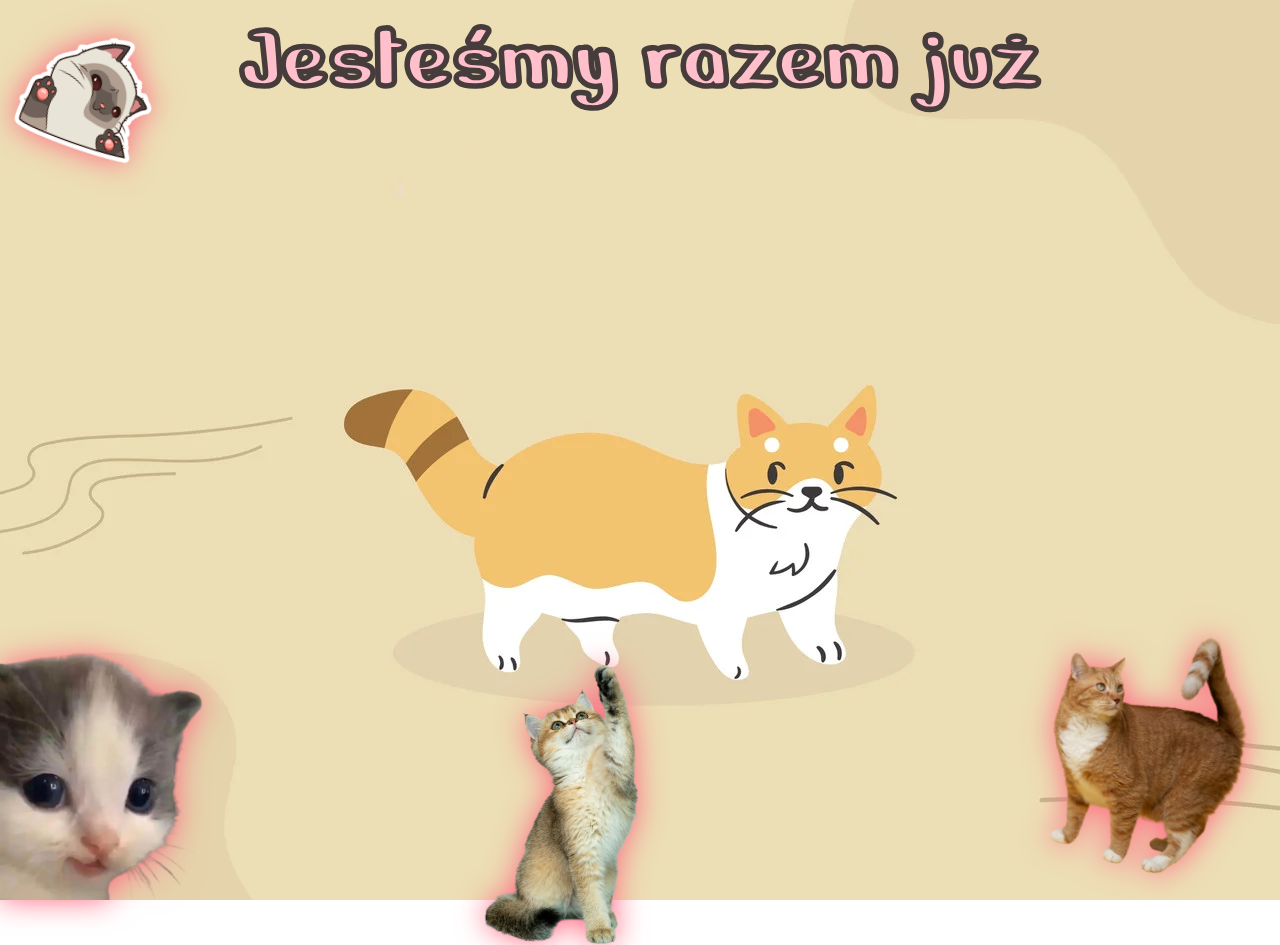
==== src/index.html @ 1c164c3d "add redirect" ====
<!DOCTYPE html>
<html lang="en">
	<head>
		<meta charset="UTF-8" />
		<meta name="viewport" content="width=device-width, initial-scale=1.0" />
		<title>Licznik</title>
		<script src="./scripts.js"></script>
		<link rel="stylesheet" href="./style.css" />
	</head>
	<body>
		<h1 id="title">Jesteśmy razem już</h1>
		<div id="counter">
			<h2 id="timer"></h2>
		</div>
		<div id="overlay">
			<img src="../img/cats/gray_cat.png" alt="Cute cat missing" id="gray_cat" class="pink_glow" />
			<img src="../img/cats/big_orange_cat.png" alt="Fat orange cat here :3" id="big_orange_cat" class="pink_glow" />
			<img src="../img/cats/gray_cat_smile.png" alt="Hehe" id="gray_cat_smile" class="pink_glow" />
			<img src="../img/cats/cat_wave.png" alt="Hewwo" id="cat_wave" class="pink_glow" />
		</div>
	</body>
</html>
---- src/style.css ----
@font-face {
	font-family: CatPaw;
	src: url(../fonts/CatPaw.otf);
}
@font-face {
	font-family: NerkoOne;
	src: url(../fonts/NerkoOne-Regular.ttf);
}
@font-face {
	font-family: Cattie;
	src: url(../fonts/Cattie-Regular.ttf);
}
#title {
	font-family: "NerkoOne";
	color: pink;
	-webkit-text-stroke: 0.2vw rgb(70, 60, 60);
}
#timer {
	font-family: "Cattie";
	/* -webkit-text-stroke: 0.1px pink; */
	color: rgb(70, 60, 60);
	font-weight: lighter;
	/* text-shadow: 3px 3px 0px white; */
}
/* Font stuff */

*,
html {
	--rotate: 15deg;
	margin: 0;
	padding: 0;
	font-family: "Arial";
}
body {
	overflow: hidden;
	background-image: url(../img/bg_tmp.png);
	background-position: 50% 0;
	background-size: cover;
	background-repeat: no-repeat;
	background-attachment: fixed;
}

#title {
	width: 100%;
	text-align: center;
	font-size: 7.5vw;
}

#counter {
	position: absolute;
	top: calc(45% - 5vh);
	left: calc(50% - 12.5vw);
	min-width: fit-content;
	width: 25vw;
	height: 10vh;
	font-size: 4vw;
	text-align: center;
	animation: spin 1s ease-in-out alternate infinite;
	/* transform: translate(-50%, -50%); */
}

@keyframes spin {
	from {
		rotate: -5deg;
	}
	to {
		rotate: 5deg;
	}
}

#overlay {
	width: 100vw;
	height: 100vh;
	top: 0;
	left: 0;
	position: absolute;
	/* background-color: #f008; */
	/* debug  */
}

#gray_cat {
	position: absolute;
	top: 3vh;
	left: 2vw;
	width: 10vw;
	rotate: 20deg;
}
#big_orange_cat {
	position: absolute;
	bottom: 3vh;
	right: 0;
	width: 20vw;
	rotate: 15deg;
}
#gray_cat_smile {
	position: absolute;
	bottom: 0;
	left: 0;
	width: 20vw;
}
#cat_wave {
	position: absolute;
	bottom: -5vh;
	left: 35vw;
	width: 20vw;
}
.pink_glow {
	filter: drop-shadow(0 0 15px hsl(350, 100%, 70%));
}
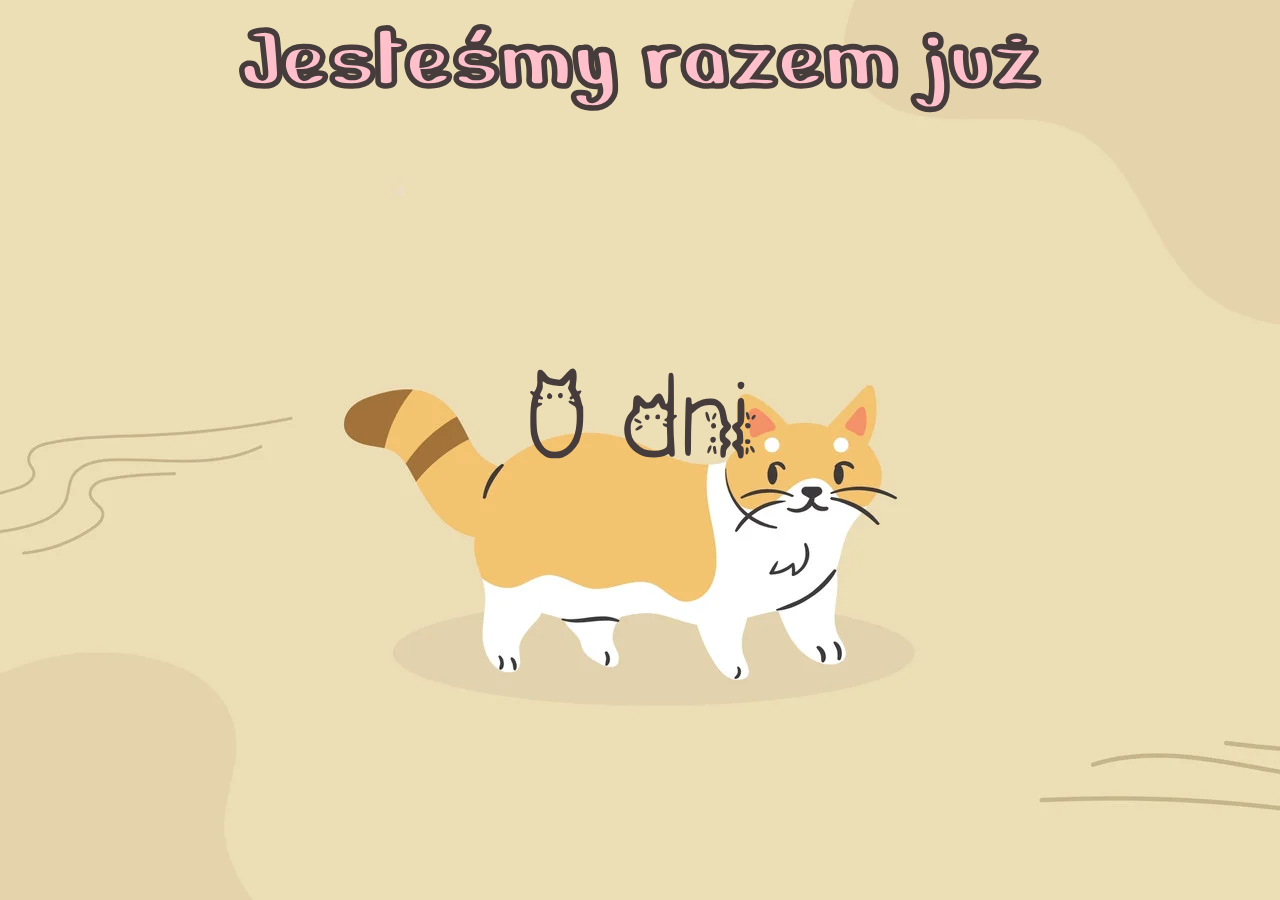
==== commit 24d43aad: "." ====
--- a/src/index.html
+++ b/src/index.html
@@ -10,13 +10,13 @@
 	<body>
 		<h1 id="title">Jesteśmy razem już</h1>
 		<div id="counter">
-			<h2 id="timer"></h2>
+			<h2 id="timer">0 dni</h2>
 		</div>
-		<div id="overlay">
+		<!-- <div id="overlay">
 			<img src="../img/cats/gray_cat.png" alt="Cute cat missing" id="gray_cat" class="pink_glow" />
 			<img src="../img/cats/big_orange_cat.png" alt="Fat orange cat here :3" id="big_orange_cat" class="pink_glow" />
 			<img src="../img/cats/gray_cat_smile.png" alt="Hehe" id="gray_cat_smile" class="pink_glow" />
 			<img src="../img/cats/cat_wave.png" alt="Hewwo" id="cat_wave" class="pink_glow" />
-		</div>
+		</div> -->
 	</body>
 </html>
--- a/src/style.css
+++ b/src/style.css
@@ -1,109 +1,109 @@
 @font-face {
-	font-family: CatPaw;
-	src: url(../fonts/CatPaw.otf);
+  font-family: CatPaw;
+  src: url(../fonts/CatPaw.otf);
 }
 @font-face {
-	font-family: NerkoOne;
-	src: url(../fonts/NerkoOne-Regular.ttf);
+  font-family: NerkoOne;
+  src: url(../fonts/NerkoOne-Regular.ttf);
 }
 @font-face {
-	font-family: Cattie;
-	src: url(../fonts/Cattie-Regular.ttf);
+  font-family: Cattie;
+  src: url(../fonts/Cattie-Regular.ttf);
 }
 #title {
-	font-family: "NerkoOne";
-	color: pink;
-	-webkit-text-stroke: 0.2vw rgb(70, 60, 60);
+  font-family: "NerkoOne";
+  color: pink;
+  -webkit-text-stroke: 0.2vw rgb(70, 60, 60);
 }
 #timer {
-	font-family: "Cattie";
-	/* -webkit-text-stroke: 0.1px pink; */
-	color: rgb(70, 60, 60);
-	font-weight: lighter;
-	/* text-shadow: 3px 3px 0px white; */
+  font-family: "Cattie";
+  /* -webkit-text-stroke: 0.1px pink; */
+  color: rgb(70, 60, 60);
+  font-weight: lighter;
+  /* text-shadow: 3px 3px 0px white; */
 }
 /* Font stuff */
 
 *,
 html {
-	--rotate: 15deg;
-	margin: 0;
-	padding: 0;
-	font-family: "Arial";
+  --rotate: 15deg;
+  margin: 0;
+  padding: 0;
+  font-family: "Arial";
 }
 body {
-	overflow: hidden;
-	background-image: url(../img/bg_tmp.png);
-	background-position: 50% 0;
-	background-size: cover;
-	background-repeat: no-repeat;
-	background-attachment: fixed;
+  overflow: hidden;
+  background-image: url(../img/bg_tmp.png);
+  background-position: 50% 0;
+  background-size: cover;
+  background-repeat: no-repeat;
+  background-attachment: fixed;
 }
 
 #title {
-	width: 100%;
-	text-align: center;
-	font-size: 7.5vw;
+  width: 100%;
+  text-align: center;
+  font-size: 7.5vw;
 }
 
 #counter {
-	position: absolute;
-	top: calc(45% - 5vh);
-	left: calc(50% - 12.5vw);
-	min-width: fit-content;
-	width: 25vw;
-	height: 10vh;
-	font-size: 4vw;
-	text-align: center;
-	animation: spin 1s ease-in-out alternate infinite;
-	/* transform: translate(-50%, -50%); */
+  position: absolute;
+  top: calc(45% - 5vh);
+  left: calc(50% - 50vw);
+  /* min-width: fit-content; */
+  width: 100vw;
+  height: 10vh;
+  font-size: 8vh;
+  text-align: center;
+  animation: spin 1s ease-in-out alternate infinite;
+  /* transform: translate(-50%, -50%); */
 }
 
 @keyframes spin {
-	from {
-		rotate: -5deg;
-	}
-	to {
-		rotate: 5deg;
-	}
+  from {
+    rotate: -5deg;
+  }
+  to {
+    rotate: 5deg;
+  }
 }
 
 #overlay {
-	width: 100vw;
-	height: 100vh;
-	top: 0;
-	left: 0;
-	position: absolute;
-	/* background-color: #f008; */
-	/* debug  */
+  width: 100vw;
+  height: 100%;
+  top: 0;
+  left: 0;
+  position: absolute;
+  /* background-color: #f008; */
+  /* debug  */
 }
 
 #gray_cat {
-	position: absolute;
-	top: 3vh;
-	left: 2vw;
-	width: 10vw;
-	rotate: 20deg;
+  position: absolute;
+  top: 3vh;
+  left: 2vw;
+  width: 10vh;
+  rotate: 20deg;
 }
 #big_orange_cat {
-	position: absolute;
-	bottom: 3vh;
-	right: 0;
-	width: 20vw;
-	rotate: 15deg;
+  position: absolute;
+  bottom: 3vh;
+  right: -5vw;
+  width: 20vh;
+  rotate: 15deg;
 }
 #gray_cat_smile {
-	position: absolute;
-	bottom: 0;
-	left: 0;
-	width: 20vw;
+  position: absolute;
+  bottom: 0;
+  left: 0;
+  width: 20vh;
 }
 #cat_wave {
-	position: absolute;
-	bottom: -5vh;
-	left: 35vw;
-	width: 20vw;
+  position: absolute;
+  bottom: -5vh;
+  left: 35vw;
+  width: 20vh;
 }
 .pink_glow {
-	filter: drop-shadow(0 0 15px hsl(350, 100%, 70%));
+  filter: drop-shadow(0 0 15px hsl(350, 100%, 70%));
 }
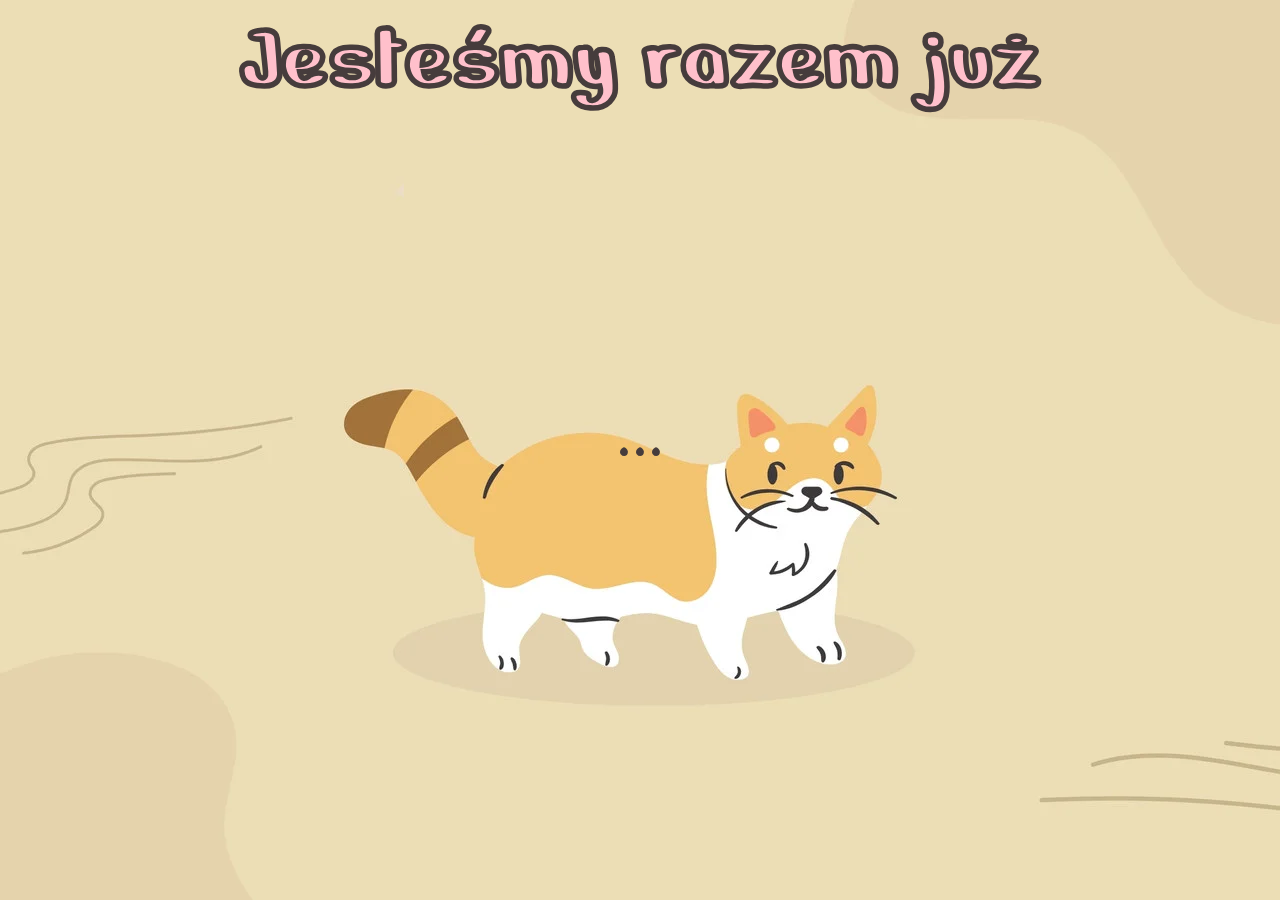
==== commit a50735f8: "fix sizing of text and bg" ====
--- a/src/index.html
+++ b/src/index.html
@@ -10,7 +10,7 @@
 	<body>
 		<h1 id="title">Jesteśmy razem już</h1>
 		<div id="counter">
-			<h2 id="timer">0 dni</h2>
+			<h2 id="timer">...</h2>
 		</div>
 		<!-- <div id="overlay">
 			<img src="../img/cats/gray_cat.png" alt="Cute cat missing" id="gray_cat" class="pink_glow" />
--- a/src/style.css
+++ b/src/style.css
@@ -30,20 +30,23 @@
   margin: 0;
   padding: 0;
   font-family: "Arial";
+
 }
 body {
+  height: 100vh;
+  width: 100vw;
   overflow: hidden;
   background-image: url(../img/bg_tmp.png);
   background-position: 50% 0;
-  background-size: cover;
+  /* background-size: cover; */
+  background-size: auto 100vh;
   background-repeat: no-repeat;
-  background-attachment: fixed;
 }
 
 #title {
   width: 100%;
   text-align: center;
-  font-size: 7.5vw;
+  /* font-size: 7.5vw; */
 }
 
 #counter {
@@ -107,3 +110,15 @@
 .pink_glow {
   filter: drop-shadow(0 0 15px hsl(350, 100%, 70%));
 }
+
+
+@media screen and (max-width: 1200px) {
+  #title{
+    font-size: 7.5vh !important;
+  }
+}
+@media screen and (min-width: 1200px) {
+  #title{
+    font-size: 7.5vw !important;
+  }
+}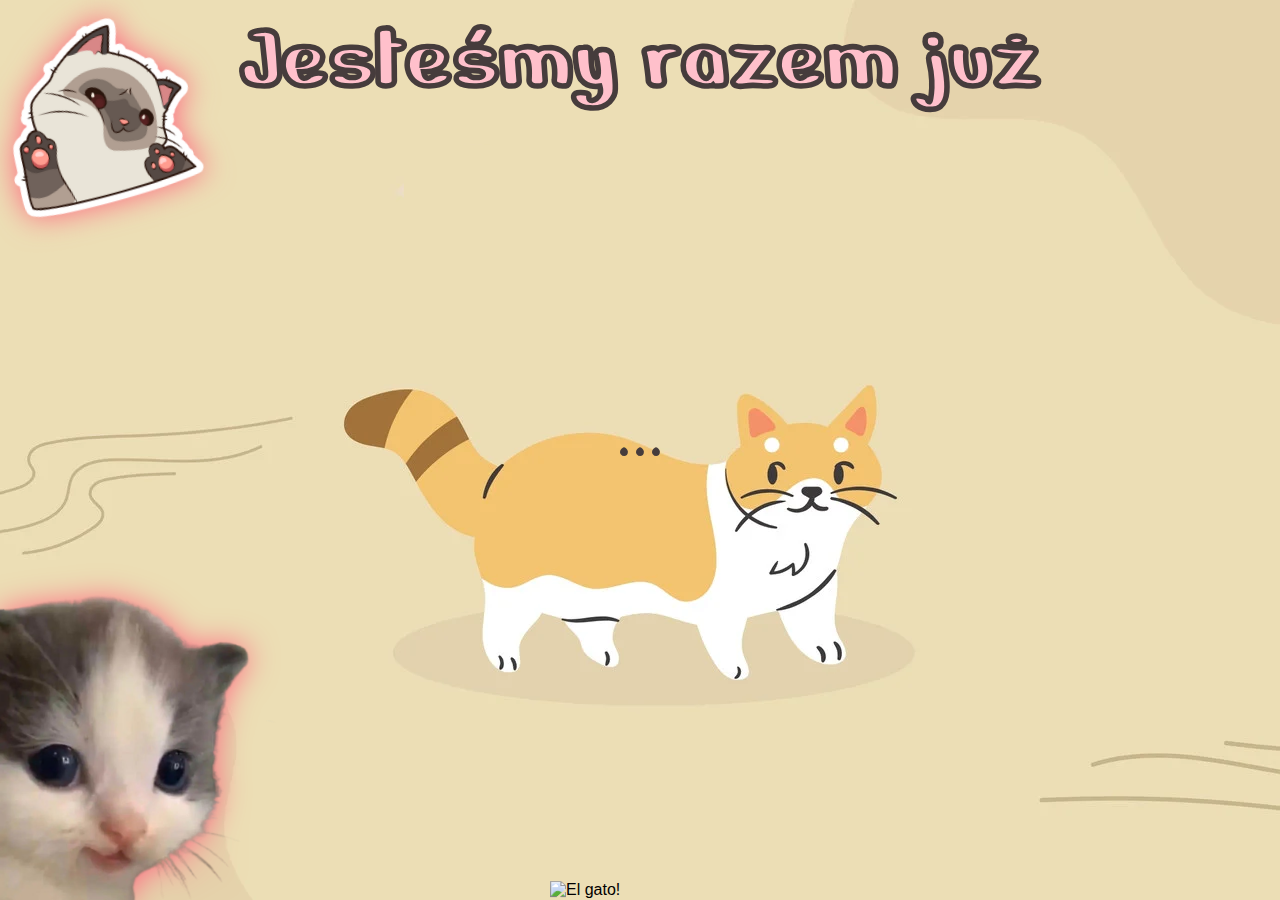
==== commit 1187ad89: "add working cats" ====
--- a/src/index.html
+++ b/src/index.html
@@ -12,11 +12,12 @@
 		<div id="counter">
 			<h2 id="timer">...</h2>
 		</div>
-		<!-- <div id="overlay">
+		<div id="overlay">
 			<img src="../img/cats/gray_cat.png" alt="Cute cat missing" id="gray_cat" class="pink_glow" />
-			<img src="../img/cats/big_orange_cat.png" alt="Fat orange cat here :3" id="big_orange_cat" class="pink_glow" />
+			<!-- <img src="../img/cats/big_orange_cat.png" alt="Fat orange cat here :3" id="big_orange_cat" class="pink_glow" /> -->
 			<img src="../img/cats/gray_cat_smile.png" alt="Hehe" id="gray_cat_smile" class="pink_glow" />
-			<img src="../img/cats/cat_wave.png" alt="Hewwo" id="cat_wave" class="pink_glow" />
-		</div> -->
+			<!-- <img src="../img/cats/cat_wave.png" alt="Hewwo" id="cat_wave" class="pink_glow" /> -->
+			 <img src="../img/cats/el_gato.png" alt="El gato!" id="el_gato" class="ping_glow">
+		</div>
 	</body>
 </html>
--- a/src/style.css
+++ b/src/style.css
@@ -1,124 +1,135 @@
 @font-face {
-  font-family: CatPaw;
-  src: url(../fonts/CatPaw.otf);
+	font-family: CatPaw;
+	src: url(../fonts/CatPaw.otf);
 }
 @font-face {
-  font-family: NerkoOne;
-  src: url(../fonts/NerkoOne-Regular.ttf);
+	font-family: NerkoOne;
+	src: url(../fonts/NerkoOne-Regular.ttf);
 }
 @font-face {
-  font-family: Cattie;
-  src: url(../fonts/Cattie-Regular.ttf);
+	font-family: Cattie;
+	src: url(../fonts/Cattie-Regular.ttf);
 }
-#title {
-  font-family: "NerkoOne";
-  color: pink;
-  -webkit-text-stroke: 0.2vw rgb(70, 60, 60);
-}
-#timer {
-  font-family: "Cattie";
-  /* -webkit-text-stroke: 0.1px pink; */
-  color: rgb(70, 60, 60);
-  font-weight: lighter;
-  /* text-shadow: 3px 3px 0px white; */
-}
+
 /* Font stuff */
 
 *,
 html {
-  --rotate: 15deg;
-  margin: 0;
-  padding: 0;
-  font-family: "Arial";
-
+	--rotate: 15deg;
+	margin: 0;
+	padding: 0;
+	font-family: "Arial";
 }
 body {
-  height: 100vh;
-  width: 100vw;
-  overflow: hidden;
-  background-image: url(../img/bg_tmp.png);
-  background-position: 50% 0;
-  /* background-size: cover; */
-  background-size: auto 100vh;
-  background-repeat: no-repeat;
+	height: 100vh;
+	width: 100vw;
+	overflow: hidden;
+	background-image: url(../img/bg_tmp.png);
+	background-position: 50% 0;
+	/* background-size: cover; */
+	background-repeat: no-repeat;
 }
 
 #title {
-  width: 100%;
-  text-align: center;
-  /* font-size: 7.5vw; */
+	width: 100%;
+	text-align: center;
+	font-family: "NerkoOne";
+	color: pink;
+	-webkit-text-stroke: 0.2vw rgb(70, 60, 60);
 }
 
 #counter {
-  position: absolute;
-  top: calc(45% - 5vh);
-  left: calc(50% - 50vw);
-  /* min-width: fit-content; */
-  width: 100vw;
-  height: 10vh;
-  font-size: 8vh;
-  text-align: center;
-  animation: spin 1s ease-in-out alternate infinite;
-  /* transform: translate(-50%, -50%); */
+	position: absolute;
+	top: calc(45% - 5vh);
+	left: calc(50% - 50vw);
+	/* min-width: fit-content; */
+	width: 100vw;
+	height: 10vh;
+	font-size: 8vh;
+	text-align: center;
+	animation: spin 1s ease-in-out alternate infinite;
+	/* transform: translate(-50%, -50%); */
 }
 
 @keyframes spin {
-  from {
-    rotate: -5deg;
-  }
-  to {
-    rotate: 5deg;
-  }
+	from {
+		rotate: -5deg;
+	}
+	to {
+		rotate: 5deg;
+	}
+}
+
+#timer {
+	font-family: "Cattie";
+	/* -webkit-text-stroke: 0.1px pink; */
+	color: rgb(70, 60, 60);
+	font-weight: lighter;
+	/* text-shadow: 3px 3px 0px white; */
 }
 
 #overlay {
-  width: 100vw;
-  height: 100%;
-  top: 0;
-  left: 0;
-  position: absolute;
-  /* background-color: #f008; */
-  /* debug  */
+	width: 100vw;
+	height: 100%;
+	top: 0;
+	left: 0;
+	position: absolute;
+	/* background-color: #f008; */
+	/* debug  */
+}
+.pink_glow {
+	filter: drop-shadow(0 0 15px hsl(350, 100%, 70%));
 }
 
 #gray_cat {
-  position: absolute;
-  top: 3vh;
-  left: 2vw;
-  width: 10vh;
-  rotate: 20deg;
-}
-#big_orange_cat {
-  position: absolute;
-  bottom: 3vh;
-  right: -5vw;
-  width: 20vh;
-  rotate: 15deg;
+	position: absolute;
+	rotate: -15deg;
 }
 #gray_cat_smile {
-  position: absolute;
-  bottom: 0;
-  left: 0;
-  width: 20vh;
+	position: absolute;
+	bottom: 0;
+	left: 0;
 }
-#cat_wave {
-  position: absolute;
-  bottom: -5vh;
-  left: 35vw;
-  width: 20vh;
-}
-.pink_glow {
-  filter: drop-shadow(0 0 15px hsl(350, 100%, 70%));
+#el_gato {
+	position: absolute;
+	bottom: 0;
+	transform: translate(-50%, -5%);
+	left: 50vw;
 }
 
-
 @media screen and (max-width: 1200px) {
-  #title{
-    font-size: 7.5vh !important;
-  }
+	#title {
+		font-size: 7.5vh !important;
+	}
+	body {
+		background-size: auto 100vh;
+	}
+	#gray_cat {
+		width: 30vw;
+		top: 10vh;
+	}
+	#gray_cat_smile {
+		width: 20vh;
+	}
+	#el_gato {
+		width: 25vw;
+	}
 }
 @media screen and (min-width: 1200px) {
-  #title{
-    font-size: 7.5vw !important;
-  }
-}+	#title {
+		font-size: 7.5vw !important;
+	}
+	body {
+		background-size: cover;
+	}
+	#gray_cat {
+		width: 15vw;
+		top: 2vh;
+	}
+	#gray_cat_smile {
+		width: 35vh;
+	}
+	#el_gato {
+		width: 20vh;
+	}
+}
